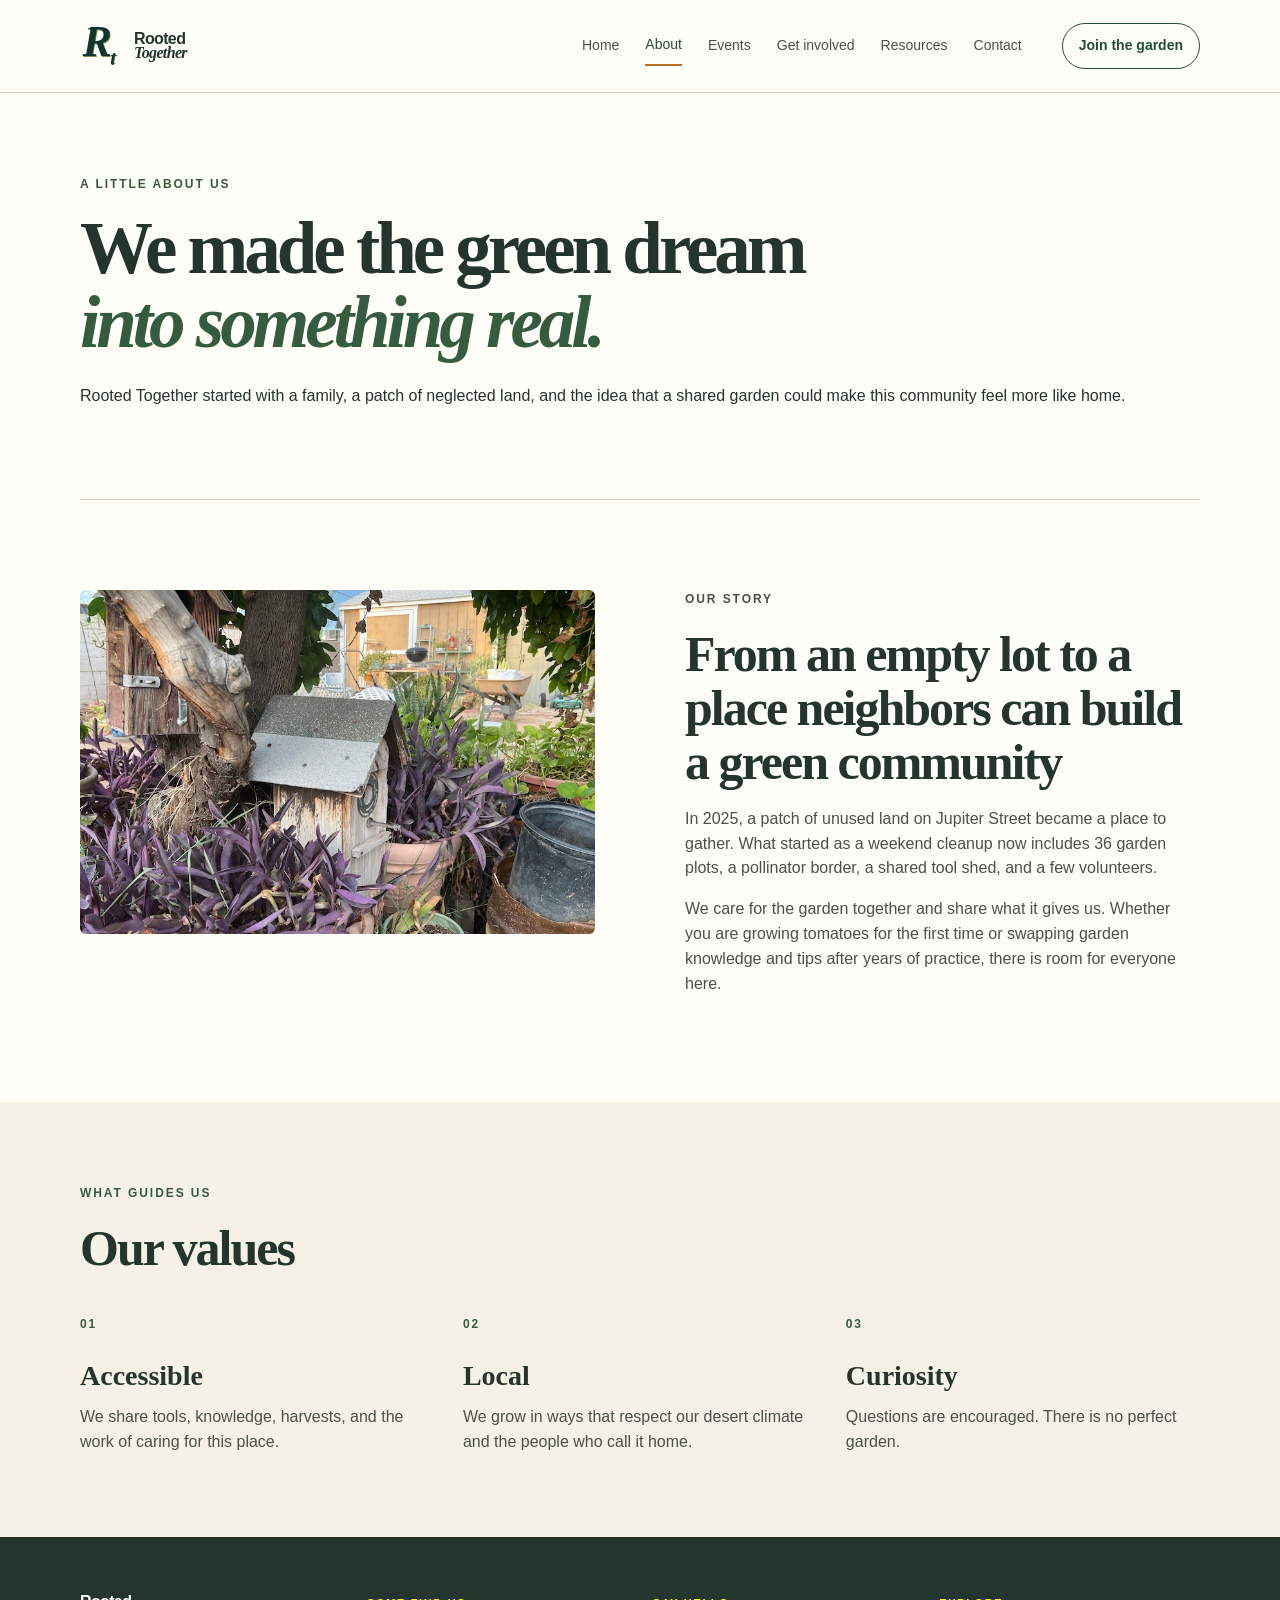
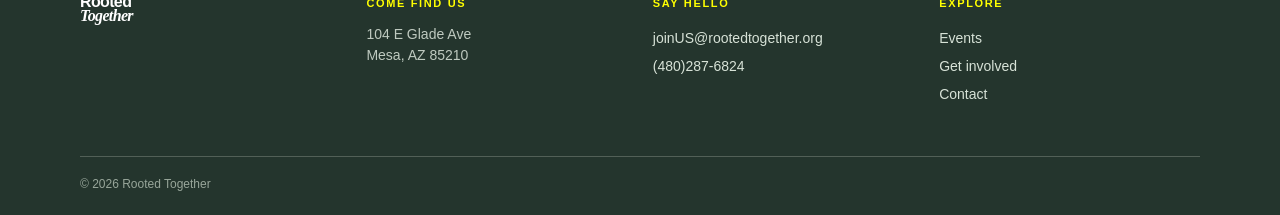
==== about.html @ f7cc03da "Add files via upload" ====
<!Doctype html>
<html lang="en">
  <head>
    <meta charset="utf-8">
    <meta name="viewport" content="width=device-width, initial-scale=1">
    <!--
    Asset Inventory

    Owner / Provenance
    - All photographs used on this site are original images taken by Nicole Angelo Morente (nicole@example.com) - © Nicole Angelo Morente 2026. No third-party images, stock photographs, audio, video, or embedded content are used.

    Images
    - Images/logo.svg — logo photo by Nicole Angelo Morente — used in header and footer — All rights reserved.
    - Images/Hero.jpg / Images/Hero-1200.jpg / Images/Hero-800.jpg / Images/Hero-400.jpg — hero photo by Nicole Angelo Morente — used on homepage hero — All rights reserved. Derivatives created: Hero-1200.jpg, Hero-800.jpg, Hero-400.jpg.
    - Images/cactusPots.jpg — photo by Nicole Angelo Morente — used in photo-band — All rights reserved. Derivatives created: cactusPots-1200.jpg, cactusPots-800.jpg, cactusPots-400.jpg.
    - Images/birdHouse.jpg — photo by Nicole Angelo Morente — used on About page — All rights reserved. Derivatives created: birdHouse-1200.jpg, birdHouse-800.jpg, birdHouse-400.jpg.

    Fonts
    - Site uses a system font stack only, no webfonts. See `css/styles.css` for the declared font stack. No additional licensing required.

    SVG / Media / Embeds
    - Images/Logo.svg — external SVG logo used in the header (served as a standalone SVG image file).
    - Accessibility: the logo is presented with `alt="rooted together logo"` and the source SVG includes a `<title>` and `<desc>` to assist screen readers. I created it from Illustrator to be minimal and fast-loading.

    Notes
    - Image derivatives for responsive delivery: 1200px, 800px, 400px widths.
    - All images are owned by Nicole Angelo Morente and may not be reused without permission.

    Art direction
    - Single-composition images are used across the site; the same frame and composition works across responsive breakpoints. If a different crop is needed for narrow viewports, provide an art-directed crop and we will swap the markup to a `<picture>` element referencing the alternate crop for that viewport.
    -->
    <title>About | Rooted Together</title>
    <link rel="stylesheet" href="css/styles.css">
    <meta name="description" content="Learn about Rooted Together—our mission, values, and how the community garden started.">
    <link rel="canonical" href="https://rootedtogether.org/about.html">
    <!-- Open Graph / Facebook -->
    <meta property="og:site_name" content="Rooted Together">
    <meta property="og:title" content="About | Rooted Together">
    <meta property="og:description" content="Learn about Rooted Together—our mission, values, and how the community garden started.">
    <meta property="og:url" content="https://rootedtogether.org/about.html">
    <meta property="og:type" content="article">
    <meta property="og:image" content="https://rootedtogether.org/Images/birdHouse-800.jpg">
    <meta property="og:image:width" content="800">
    <meta property="og:image:height" content="533">
    <script type="application/ld+json">
    [{
      "@context": "https://schema.org",
      "@type": "WebSite",
      "url": "https://rootedtogether.org/",
      "name": "Rooted Together"
    }, {
      "@context": "https://schema.org",
      "@type": "Organization",
      "name": "Rooted Together",
      "url": "https://rootedtogether.org/",
      "logo": "https://rootedtogether.org/Images/Logo.svg",
      "contactPoint": [{
        "@type": "ContactPoint",
        "telephone": "+1-480-287-6824",
        "contactType": "customer service",
        "email": "joinUS@rootedtogether.org"
      }]
    }]
    </script>
  </head>
  <body>
    <header class="site-header">
      <div class="shell header-inner">
        <a class="brand" href="index.html" aria-label="Rooted Together home">
          <img class="brand-logo" src="Images/Logo.svg" alt="rooted together logo" width="44" height="44" loading="eager" decoding="async">
          <span>Rooted<br><em>Together</em></span>
        </a>
        <details class="mobile-menu">
          <summary aria-label="Open navigation">
            Menu
          </summary>
          <nav aria-label="Mobile navigation">
            <a href="index.html">Home</a
            ><a class="active" href="about.html">About</a
            ><a href="events.html">Events</a
            ><a href="get-involved.html">Get involved</a
            ><a href="resources.html">Resources</a
            ><a href="contact.html">Contact</a>
          </nav>
        </details>
        <nav class="desktop-nav" aria-label="Primary navigation">
          <a href="index.html">Home</a>
          <a class="active" href="about.html" aria-current="page">About</a>
          <a href="events.html">Events</a>
          <a href="get-involved.html">Get involved</a>
          <a href="resources.html">Resources</a>
          <a href="contact.html">Contact</a>
        </nav>
        <a class="header-cta" href="get-involved.html"
          >Join the garden</a
        >
      </div>
    </header>
    <main id="main-content">
      <section class="page-hero shell">
        <p class="eyebrow">A little about us</p>
        <h1>We made the green dream<br><em>into something real.</em></h1>
        <p class="opening">
          Rooted Together started with a family, a patch of neglected land,
          and the idea that a shared garden could make this community feel more like
          home.
        </p>
      </section>
      <section class="split-section shell">
        <div class="image-frame">
          <img
            src="Images/birdHouse-800.jpg"
            srcset="Images/birdHouse-400.jpg 400w, Images/birdHouse-800.jpg 800w"
            sizes="(min-width: 60rem) 50vw, 100vw"
            width="800"
            height="533"
            alt="A wooden birdhouse surrounded by leafy garden plants"
            class="about-hero"
            loading="lazy"
            decoding="async"
          >
        </div>
        <div class="prose">
          <p class="eyebrow">Our story</p>
          <h2>From an empty lot to a place neighbors can build a green community</h2>
          <p>
            In 2025, a patch of unused land on Jupiter Street became a place to
            gather. What started as a weekend cleanup now includes 36 garden
            plots, a pollinator border, a shared tool shed, and a few volunteers.
          </p>
          <p>
            We care for the garden together and share what it gives us. Whether
            you are growing tomatoes for the first time or swapping garden knowledge and
            tips after years of practice, there is room for everyone here.
          </p>
        </div>
      </section>
      <div class="values-section">
        <div class="shell">
          <p class="eyebrow">What guides us</p>
          <h2>Our values</h2>
          <div class="values-grid">
            <article>
              <span class="value-number">01</span>
              <h3>Accessible</h3>
              <p>
                We share tools, knowledge, harvests, and the work of caring for
                this place.
              </p>
            </article>
            <article>
              <span class="value-number">02</span>
              <h3>Local</h3>
              <p>
                We grow in ways that respect our desert climate and the people
                who call it home.
              </p>
            </article>
            <article>
              <span class="value-number">03</span>
              <h3>Curiosity</h3>
              <p>
                Questions are encouraged. There is no perfect garden.
              </p>
            </article>
          </div>
        </div>
      </div>
    </main>
    <footer class="site-footer">
      <div class="shell footer-grid">
        <a class="brand footer-brand" href="index.html"
          ><span
            >Rooted<br><em>Together</em></span></a
        >
        <div>
          <p class="footer-title">Come find us</p>
          <p>104 E Glade Ave<br>Mesa, AZ 85210</p>
        </div>
        <div>
          <p class="footer-title">Say hello</p>
          <a href="mailto:joinUS@rootedtogether.org">joinUS@rootedtogether.org</a
          ><br><a href="tel:+14802876824">(480)287-6824</a>
        </div>
        <div>
          <p class="footer-title">Explore</p>
          <a href="events.html">Events</a><br><a href="get-involved.html"
            >Get involved</a
          ><br><a href="contact.html">Contact</a>
        </div>
      </div>
      <div class="shell footer-bottom">
        <span>© 2026 Rooted Together</span>
      </div>
    </footer>
  </body>
</html>
---- css/styles.css ----
@layer reset, base, components, utilities;

@layer reset {
  * {
    box-sizing: border-box;
  }

  html {
    scroll-behavior: smooth;
    overflow-x: hidden;
  }
}

@layer base {
  :root {
    --ink: #24352d;
    --forest: #234d3b;
    --leaf: #355c3e;
    --sun: #b86f2a;
    --cream: #f6f1e7;
    --paper: #fffdf8;
    --line: #cfcfbd;
    --muted: #49524a;
    --detail-on-dark: #f3cd87;
    --detail-on-light: #24352d;
    --maroon: #7a1f1f;
    --sun-light: #ffd700;
    --visit-us-red: #ff2400;
    --serif: "Georgia", "Times New Roman", serif;
    --sans: Roboto, "Helvetica Neue", Arial, system-ui, sans-serif;
    --measure: 65ch;
    --type-scale-1: 2.375rem;
    --type-scale-2: 1.5rem;
    --type-base: 1rem;
    --lh-body: 1.55;
    --shell-max: 70rem;
    --space-1: clamp(1rem, 0.9rem + 0.4vw, 1.25rem);
    --space-2: clamp(1.5rem, 1.15rem + 0.8vw, 2.25rem);
  }

  body {
    margin: 0;
    background: var(--paper);
    color: var(--ink);
    font-family: var(--sans);
    font-size: var(--type-base);
    line-height: var(--lh-body);
    -webkit-font-smoothing: antialiased;
    text-rendering: optimizeLegibility;
  }

  img {
    display: block;
    max-width: 100%;
    height: auto;
  }

  img[width][height] {
    aspect-ratio: auto;
    height: auto;
    display: block;
  }

  .image-frame {
    aspect-ratio: 3 / 2;
    min-height: clamp(9rem, 18vh, 20rem);
    overflow: hidden;
  }

  a {
    color: inherit;
    text-decoration: none;
  }

  a:focus-visible,
  button:focus-visible,
  input:focus-visible,
  select:focus-visible,
  textarea:focus-visible,
  summary:focus-visible {
    outline: 3px solid var(--sun);
    outline-offset: 4px;
  }


  .shell {
    width: min(var(--shell-max), calc(100% - 2rem));
    margin-inline: auto;
  }

  .section,
  .intro-band,
  .photo-band,
  .values-section,
  .ways-section,
  .resource-section,
  .tip-banner,
  .page-hero {
    padding-block: clamp(3.5rem, 2rem + 2vw, 5.5rem);
  }
}

@layer components {
  .site-header {
    border-bottom: 1px solid var(--line);
    background: rgba(255, 253, 248, 0.94);
    position: relative;
    z-index: 2;
  }

  .header-inner {
    height: 92px;
    display: flex;
    align-items: center;
    gap: 40px;
  }

  .brand {
    display: flex;
    align-items: center;
    gap: 10px;
    font-weight: 700;
    line-height: 0.9;
    letter-spacing: -0.04em;
  }

  .brand-logo {
    width: 44px;
    height: 44px;
    border-radius: 50%;
    object-fit: cover;
  }

  .brand em {
    font-family: var(--serif);
    font-style: italic;
    font-weight: 600;
  }

  .desktop-nav {
    display: flex;
    align-items: center;
    gap: 26px;
    margin-left: auto;
    font-size: 14px;
    font-weight: 500;
  }

  .desktop-nav a,
  .mobile-menu a {
    padding: 8px 0;
    color: var(--muted);
  }

  .desktop-nav a:hover,
  .desktop-nav a.active,
  .mobile-menu a:hover,
  .mobile-menu a.active {
    color: var(--forest);
    border-bottom: 2px solid var(--sun);
  }

  .header-cta {
    font-size: 14px;
    font-weight: 700;
    color: var(--forest);
    border: 1px solid var(--forest);
    padding: 11px 16px;
    border-radius: 30px;
  }

  .header-cta span,
  .button span,
  .text-link span {
    margin-left: 7px;
  }

  .header-cta:hover {
    background: var(--forest);
    color: #fff;
  }

  .mobile-menu {
    display: none;
    margin-left: auto;
  }

  .mobile-menu summary {
    list-style: none;
    cursor: pointer;
    font-weight: 700;
    color: var(--forest);
  }

  .mobile-menu nav {
    position: absolute;
    right: 24px;
    top: 76px;
    background: var(--paper);
    border: 1px solid var(--line);
    padding: 12px 22px;
    display: grid;
    box-shadow: 0 12px 30px #24352d1a;
  }

  .hero {
    display: grid;
    grid-template-columns: 1fr 1fr;
    gap: 80px;
    align-items: center;
    padding-block: 82px 96px;
  }

  .eyebrow {
    color: var(--leaf);
    font-size: 12px;
    text-transform: uppercase;
    letter-spacing: 0.16em;
    font-weight: 700;
    margin: 0 0 18px;
  }

  .hero h1,
  .page-hero h1 {
    font-family: var(--serif);
    font-size: clamp(44px, 5.7vw, 76px);
    line-height: 1.02;
    letter-spacing: -0.055em;
    margin: 0 0 24px;
  }

  .hero h1 em,
  .page-hero h1 em {
    color: var(--leaf);
    font-style: italic;
  }

  .lede {
    font-size: 19px;
    color: var(--muted);
    max-width: 520px;
    margin: 0;
  }

  .button-row {
    display: flex;
    align-items: center;
    gap: 26px;
    margin-top: 32px;
  }

  .button {
    display: inline-flex;
    align-items: center;
    border: 0;
    cursor: pointer;
    font: 700 14px var(--sans);
    padding: 14px 20px;
  }

  .button-primary {
    background: var(--forest);
    color: #fff;
    border-radius: 2px;
  }

  .button-primary:hover {
    background: var(--leaf);
  }

  .button-light {
    background: var(--cream);
    color: var(--forest);
    border: 1px solid var(--line);
    border-radius: 6px;
    transition: background 0.15s ease, color 0.15s ease, transform 0.08s ease, box-shadow 0.15s ease;
  }

  .button-light:hover,
  .button-light:focus-visible {
    background: var(--forest);
    color: #fff;
    transform: translateY(-2px);
    box-shadow: 0 8px 20px rgba(35,77,59,0.12);
  }

  .text-link {
    display: inline-block;
    color: var(--forest);
    font-weight: 700;
    font-size: 14px;
    border-bottom: 1px solid var(--sun);
    padding-bottom: 3px;
  }

  .text-link:hover {
    color: var(--leaf);
  }

  .hero-note {
    border-top: 1px solid var(--line);
    display: flex;
    gap: 12px;
    margin-top: 52px;
    padding-top: 18px;
    color: var(--muted);
    font-size: 13px;
  }

  .hero-note strong {
    color: var(--ink);
  }

  .image-frame {
    overflow: hidden;
  }

  .image-frame img {
    width: 100%;
    height: 100%;
    object-fit: cover;
  }

  .image-frame {
    aspect-ratio: 3 / 2;
    min-height: 220px;
    overflow: hidden;
  }

  .image-frame img {
    width: 100%;
    height: 100%;
    object-fit: cover;
    display: block;
  }

  .hero .image-frame {
    aspect-ratio: 3 / 2;
    min-height: clamp(12rem, 28vh, 28rem);
  }

  .hero-image {
    width: 100%;
    height: 100%;
    border-radius: 18% 18% 4px 4px;
    display: block;
  }

  .about-hero {
    width: 100%;
    height: 100%;
    object-fit: cover;
    display: block;
    border-radius: 6px;
  }

  .photo-grid img,
  .photo-band img,
  .prose img,
  .event-card img {
    width: 100%;
    height: auto;
    object-fit: cover;
    display: block;
    max-width: 100%;
  }

  @media (max-width: 60rem) {
    .hero {
      grid-template-columns: 1fr;
      gap: 40px;
    }

    .hero .image-frame {
      min-height: clamp(10rem, 30vh, 22rem);
    }
  }

  .intro-band {
    background: var(--cream);
    padding: 80px 0;
  }

  .intro-grid {
    display: grid;
    grid-template-columns: 1fr 2fr;
    gap: 80px;
  }

  .intro-grid h2,
  .section h2,
  .photo-band h2,
  .split-section h2,
  .values-section h2,
  .quote-section blockquote,
  .contact-details h2 {
    font-family: var(--serif);
    font-size: clamp(32px, 4vw, 50px);
    line-height: 1.08;
    letter-spacing: -0.04em;
    margin: 0 0 18px;
  }

  .intro-grid p:not(.eyebrow),
  .prose p {
    color: var(--muted);
    max-width: 620px;
  }

  .intro-grid .text-link {
    margin-top: 12px;
  }

  .section {
    padding-block: 90px;
  }

  .section-heading {
    display: flex;
    justify-content: space-between;
    align-items: end;
    margin-bottom: 32px;
  }

  .section-heading h2 {
    margin: 0;
  }

  .event-grid {
    display: grid;
    grid-template-columns: repeat(auto-fit, minmax(min(100%, 18rem), 1fr));
    gap: clamp(1rem, 0.6rem + 0.8vw, 1.5rem);
  }
}

.event-grid > .event-card-container {
  display: flex;
  align-items: stretch;
}

.event-card {
  width: 100%;
  border-top: 3px solid var(--forest);
  padding: 25px 22px 26px;
  background: var(--cream);
  display: flex;
  flex-direction: column;
  gap: 16px;
  min-height: 0;
  flex: 1 1 0%;
  height: 100%;
}

@media (min-width: 24rem) {
  .event-card {
    flex-direction: row;
    align-items: flex-start;
  }

  .event-card > div:last-child {
    flex: 1 1 0%;
    min-width: 0;
    display: flex;
    flex-direction: column;
    justify-content: space-between;
  }
}

.featured-event {
  background: var(--forest);
  color: #fff;
}

.featured-event .card-label,
.featured-event p {
  color: #dce7d7;
}

.event-date {
  color: var(--leaf);
  line-height: 1;
}

.event-date strong {
  font-family: var(--serif);
  font-size: 36px;
  display: block;
}

.featured-event .event-date strong {
  color: #fff;
}

.event-date span {
  font-size: 11px;
  font-weight: 700;
  letter-spacing: 0.12em;
}

.event-card .event-date span,
.event-card .large-date span {
  color: #fff;
}

.month-forest {
  color: var(--forest) !important;
}

.card-label {
  font-size: 11px;
  text-transform: uppercase;
  letter-spacing: 0.1em;
  color: var(--leaf);
  font-weight: 700;
  margin: 0 0 12px;
}

.event-card h3 {
  font-family: var(--serif);
  font-size: 24px;
  line-height: 1.1;
  margin: 0 0 10px;
}

.event-card p:not(.card-label) {
  color: var(--muted);
  font-size: 14px;
  margin: 0 0 18px;
}

.featured-event p:not(.card-label) {
  color: #f4f7ef;
}

.event-card a {
  font-size: 13px;
  font-weight: 700;
  color: var(--detail-on-light);
}

.featured-event a {
  color: var(--detail-on-dark);
}

.event-card .detail.maroon-detail {
  color: var(--maroon);
}

.footer-title {
  color: var(--sun-light);
}

.photo-band .eyebrow {
  color: yellow;
}

.photo-band {
  background: var(--forest);
  color: #fff;
  padding: 80px 0;
}

.photo-grid {
  display: grid;
  grid-template-columns: 1fr 1fr;
  gap: 80px;
  align-items: center;
}

.photo-grid img {
  height: 370px;
  width: 100%;
  object-fit: cover;
  border-radius: 4px;
}

  .photo-band h2 {
    max-width: 500px;
  }

.page-hero {
  padding-block: 82px 74px;
  border-bottom: 1px solid var(--line);
}

  .page-hero .lede {
    max-width: 650px;
  }

.split-section {
  display: grid;
  grid-template-columns: 1fr 1fr;
  gap: 90px;
  padding-block: 90px;
}

.split-section .image-frame {
  aspect-ratio: 3 / 2;
  min-height: clamp(14rem, 36vh, 34rem);
  overflow: hidden;
}

  .prose {
    align-self: center;
  }

.values-section,
.ways-section {
  background: var(--cream);
  padding-block: 82px;
}

.values-grid {
  display: grid;
  grid-template-columns: repeat(auto-fit, minmax(min(100%, 16rem), 1fr));
  gap: clamp(1.5rem, 1rem + 1vw, 2.8rem);
  margin-top: 36px;
}

.value-number {
  font-size: 12px;
  color: var(--leaf);
  font-weight: 700;
  letter-spacing: 0.15em;
}

.values-grid h3,
.way-card h2 {
  font-family: var(--serif);
  font-size: 28px;
  margin: 18px 0 8px;
}

.values-grid p,
.way-card p {
  color: var(--muted);
  margin: 0;
}

  .events-list {
    padding-block: 20px 90px;
  }

.event-row {
  display: grid;
  grid-template-columns: 1fr;
  gap: 18px;
  padding: 42px 0;
  border-bottom: 1px solid var(--line);
  align-items: start;
}

  .large-date {
    display: flex;
    gap: 10px;
    align-items: center;
  }

  .large-date strong {
    font-size: 58px;
  }

  .large-date span {
    font-size: 12px;
    line-height: 1.4;
    letter-spacing: 0.12em;
  }

  .event-row h2 {
    font-family: var(--serif);
    font-size: 34px;
    margin: 0 0 10px;
  }

  .event-row-copy > p:not(.card-label):not(.location) {
    color: var(--muted);
    max-width: 650px;
  }

  .location {
    font-size: 13px;
    font-weight: 700;
    margin-top: 18px;
  }

.round-arrow {
  align-self: center;
  justify-self: start;
  display: inline-flex;
  align-items: center;
  justify-content: center;
  gap: 8px;
  padding: 12px 18px;
  border: 1px solid var(--forest);
  border-radius: 999px;
  color: var(--forest);
  background: rgba(255, 255, 255, 0.45);
  font-size: 13px;
  font-weight: 700;
  line-height: 1;
  box-shadow: 0 10px 24px rgba(35, 77, 59, 0.08);
  transition: transform 0.18s ease, background-color 0.18s ease, box-shadow 0.18s ease, color 0.18s ease;
}

  .round-arrow::after {
    content: "→";
    font-size: 1.1em;
    line-height: 1;
  }

  .round-arrow:hover {
    background: var(--forest);
    color: #fff;
    transform: translateY(-1px);
    box-shadow: 0 14px 28px rgba(35, 77, 59, 0.12);
  }

.ways-grid {
  display: grid;
  grid-template-columns: repeat(auto-fit, minmax(min(100%, 16rem), 1fr));
  gap: clamp(1rem, 0.6rem + 0.8vw, 1.5rem);
}

  .way-card {
    background: var(--paper);
    padding: 32px;
    min-height: 300px;
  }

  .way-icon {
    font-size: 28px;
    color: var(--sun);
  }

  .way-card .text-link {
    margin-top: 28px;
  }

  .quote-section {
    padding-block: 90px;
    text-align: center;
    max-width: 900px;
  }

  .quote-section blockquote {
    margin: 30px auto 16px;
  }

  .quote-credit {
    color: var(--muted);
  }

  .resource-section {
    padding-block: 20px 90px;
  }

.resource-grid {
  display: grid;
  grid-template-columns: repeat(auto-fit, minmax(min(100%, 16rem), 1fr));
  gap: clamp(1rem, 0.6rem + 0.8vw, 1.5rem);
}

  .resource-card {
    border: 1px solid var(--line);
    padding: 32px;
    min-height: 310px;
  }

  .accent-resource {
    background: #eaf1e4;
    color: var(--forest);
    border-color: #a5b99e;
  }

  .accent-resource .card-label,
  .accent-resource p {
    color: #dce7d7;
  }

  .resource-card h2 {
    font-family: var(--serif);
    font-size: 28px;
    line-height: 1.1;
    margin: 22px 0 12px;
  }

  .resource-card > p:not(.card-label) {
    color: var(--muted);
    min-height: 88px;
  }

.accent-resource .text-link {
  color: #f3cd87;
}

  .tip-banner {
    background: var(--detail-on-dark);
    padding: 60px 0;
  }

  .tip-banner h2 {
    font-family: var(--serif);
    font-size: clamp(30px, 4vw, 48px);
    max-width: 760px;
    line-height: 1.1;
    margin: 0 0 12px;
  }

  .contact-section {
    display: grid;
    grid-template-columns: 1fr 1fr;
    gap: 100px;
    padding-block: 40px 100px;
  }

.contact-details {
  padding-top: 15px;
}

.contact-details h2 {
  font-size: 32px;
}

.contact-details > p:not(.eyebrow) {
  color: var(--muted);
  margin: 22px 0;
}

.contact-details strong {
  color: var(--ink);
}

.contact-form {
  border-left: 1px solid var(--line);
  padding-left: 65px;
}

.form-row {
  margin-bottom: 22px;
}

  .form-row label {
    display: block;
    font-weight: 700;
    font-size: 14px;
    margin-bottom: 8px;
  }

  .form-row label span {
    color: #a25338;
  }

.form-row input,
.form-row select,
.form-row textarea {
  font: inherit;
  width: 100%;
  border: 1px solid var(--line);
  background: var(--paper);
  padding: 13px;
  border-radius: 0;
  color: var(--ink);
}

  .form-row textarea {
    resize: vertical;
  }

  .form-row input:focus,
  .form-row select:focus,
  .form-row textarea:focus {
    border-color: var(--forest);
    outline: 2px solid var(--sun);
    outline-offset: 2px;
  }

  .required-note {
    font-size: 12px;
    color: var(--muted);
    margin: 0 0 18px;
  }

  .site-footer {
    background: var(--ink);
    color: #eef3e9;
    padding: 58px 0 22px;
  }

.footer-grid {
  display: grid;
  grid-template-columns: repeat(auto-fit, minmax(min(100%, 12rem), 1fr));
  gap: clamp(1.25rem, 0.8rem + 1vw, 2rem);
}

.footer-brand {
  color: #fff;
  align-self: start;
}

  .footer-title {
    color: yellow;
    font-size: 11px;
    text-transform: uppercase;
    letter-spacing: 0.15em;
    font-weight: 700;
    margin: 0 0 12px;
  }

  .footer-grid p:not(.footer-title) {
    color: #bfcac0;
    font-size: 14px;
    margin: 0;
  }

  .footer-grid a:not(.brand) {
    color: #d7e2d7;
    font-size: 14px;
    line-height: 2;
  }

  .footer-grid a:not(.brand):hover {
    color: var(--sun);
  }

  .footer-bottom {
    border-top: 1px solid #526057;
    margin-top: 48px;
    padding-top: 18px;
    display: flex;
    justify-content: space-between;
    color: #98a69a;
    font-size: 12px;
  }

@layer utilities {
  @media (max-width: 64rem) {
    .header-inner {
      gap: 20px;
    }

    .hero,
    .photo-grid,
    .split-section,
    .contact-section {
      gap: clamp(2rem, 1rem + 2vw, 3rem);
    }


    .split-section {
      display: block;
    }
    .split-section .image-frame {
      width: 100%;
      height: auto;
      min-height: clamp(12rem, 30vh, 36vh);
      margin-bottom: clamp(1rem, 2vw, 1.5rem);
      overflow: hidden;
      order: -1;
    }
    .split-section .image-frame img {
      width: 100%;
      height: 100%;
      object-fit: cover;
      object-position: center center;
      display: block;
    }
    .split-section .prose {
      width: 100%;
      margin-top: 0;
      padding-inline: 0.75rem;
    }

    .event-row {
      grid-template-columns: 110px 1fr 44px;
      gap: 24px;
    }
  }

  @media (max-width: 52rem) {
    .desktop-nav,
    .header-cta {
      display: none;
    }
    .mobile-menu {
      display: block;
    }
    .hero {
      grid-template-columns: 1fr;
      gap: clamp(2rem, 1.4rem + 1vw, 3rem);
      padding-block: 60px 70px;
    }
    .hero-image {
      height: 400px;
      order: -1;
    }
    .intro-grid,
    .split-section,
    .photo-grid,
    .contact-section {
      grid-template-columns: 1fr;
      gap: clamp(1.5rem, 1rem + 1vw, 2.5rem);
    }
    .contact-section {
      display: block;
    }
    .contact-form {
      width: 100%;
      box-sizing: border-box;
      border-left: 0;
      border-top: 1px solid var(--line);
      padding: 40px 0 0;
    }
    .split-section {
      display: block;
    }
    .split-section .image-frame {
      width: 100%;
      height: auto;
      min-height: clamp(12rem, 30vh, 36vh);
      margin-bottom: 0;
      overflow: hidden;
      order: -1;
    }

    
    .split-section .image-frame img {
      width: 100%;
      height: 100%;
      object-fit: cover;
      object-position: center center;
      display: block;
    }

    .split-section .prose {
      width: 100%;
      margin-top: 0;
      order: 0;
      padding-inline: 0.75rem;
    }
    .split-section .prose h2 {
      font-size: clamp(1.6rem, 3.2vw, 2.1rem);
      line-height: 1.08;
    }

    .event-grid,
    .values-grid,
    .ways-grid,
    .resource-grid {
      grid-template-columns: repeat(2, minmax(0, 1fr));
    }

    .photo-grid img {
      height: 300px;
    }

    .contact-form {
      border-left: 0;
      border-top: 1px solid var(--line);
      padding: 40px 0 0;
    }

    .footer-grid {
      grid-template-columns: repeat(2, minmax(0, 1fr));
    }
  }

  @media (max-width: 36rem) {
    .header-inner {
      height: 76px;
    }

    .mobile-menu nav {
      right: 16px;
      top: 65px;
    }

    .hero h1,
    .page-hero h1 {
      font-size: clamp(2.6rem, 1.8rem + 2vw, 3rem);
    }

    .hero-image {
      height: 330px;
    }

    .button-row {
      align-items: flex-start;
      flex-direction: column;
      gap: 18px;
    }

    .intro-band,
    .section,
    .photo-band,
    .split-section,
    .values-section,
    .quote-section,
    .tip-banner {
      padding-block: 60px;
    }

    .intro-grid {
      gap: 20px;
    }

    .section-heading {
      align-items: flex-start;
      flex-direction: column;
      gap: 16px;
    }

    .event-grid,
    .values-grid,
    .ways-grid,
    .resource-grid,
    .footer-grid {
      grid-template-columns: 1fr;
    }

    .event-card {
      min-height: auto;
    }

    .page-hero {
      padding-block: 58px 50px;
    }

    .event-row {
      grid-template-columns: 72px 1fr;
      gap: 18px;
      padding-block: 30px;
    }

    .event-row .round-arrow {
      grid-column: 2;
    }

    .large-date {
      display: block;
    }

    .large-date strong {
      font-size: 44px;
    }

    .event-row h2 {
      font-size: 28px;
    }


  .contact-section {
    display: block !important;
    padding-inline: 1rem;
    overflow-x: hidden;
  }
  .contact-section > * {
    max-width: 100%;
    width: 100%;
    box-sizing: border-box;
  }
  .contact-form {
    border-left: 0 !important;
    padding-left: 0 !important;
    padding-inline: 0;
  }

  
  @media (max-width: 425px) {
    .split-section {
      display: block !important;
      padding-inline: 0.5rem;
    }
    .split-section .image-frame {
      width: 100%;
      min-height: clamp(14rem, 40vh, 56vh);
      margin-bottom: 1rem;
      overflow: hidden;
      order: -1;
    }
    .split-section .image-frame img {
      width: 100%;
      height: 100%;
      object-fit: cover;
      object-position: center center;
      display: block;
    }
    .split-section .prose {
      width: 100%;
      padding-inline: 0.9rem;
      box-sizing: border-box;
    }
    .split-section .prose h2 {
      font-size: clamp(1.4rem, 5.4vw, 1.9rem);
      line-height: 1.06;
    }

  
    .hero,
    .photo-band,
    .photo-grid {
      display: block !important;
      padding-inline: 0.5rem;
    }


    .hero .image-frame {
      min-height: clamp(12rem, 36vh, 48vh);
      margin-bottom: 1rem;
      overflow: hidden;
    }
    .hero .image-frame img {
      width: 100%;
      height: 100%;
      object-fit: cover;
      object-position: center center;
      display: block;
    }


    .photo-grid img,
    .photo-band img {
      width: 100% !important;
      height: auto;
      max-height: 56vh;
      object-fit: cover;
      display: block;
      margin-bottom: 1rem;
    }
    .hero h1,
    .page-hero h1 {
      font-size: clamp(1.8rem, 6.2vw, 2.6rem);
      line-height: 1.04;
    }
    .hero {
      padding-block: clamp(3rem, 2.5rem, 4rem);
    }
  }

  }

  @media (prefers-reduced-motion: reduce) {
    html {
      scroll-behavior: auto;
    }

    *, *::before, *::after {
      animation: none !important;
      transition: none !important;
      scroll-behavior: auto !important;
    }
  }
}
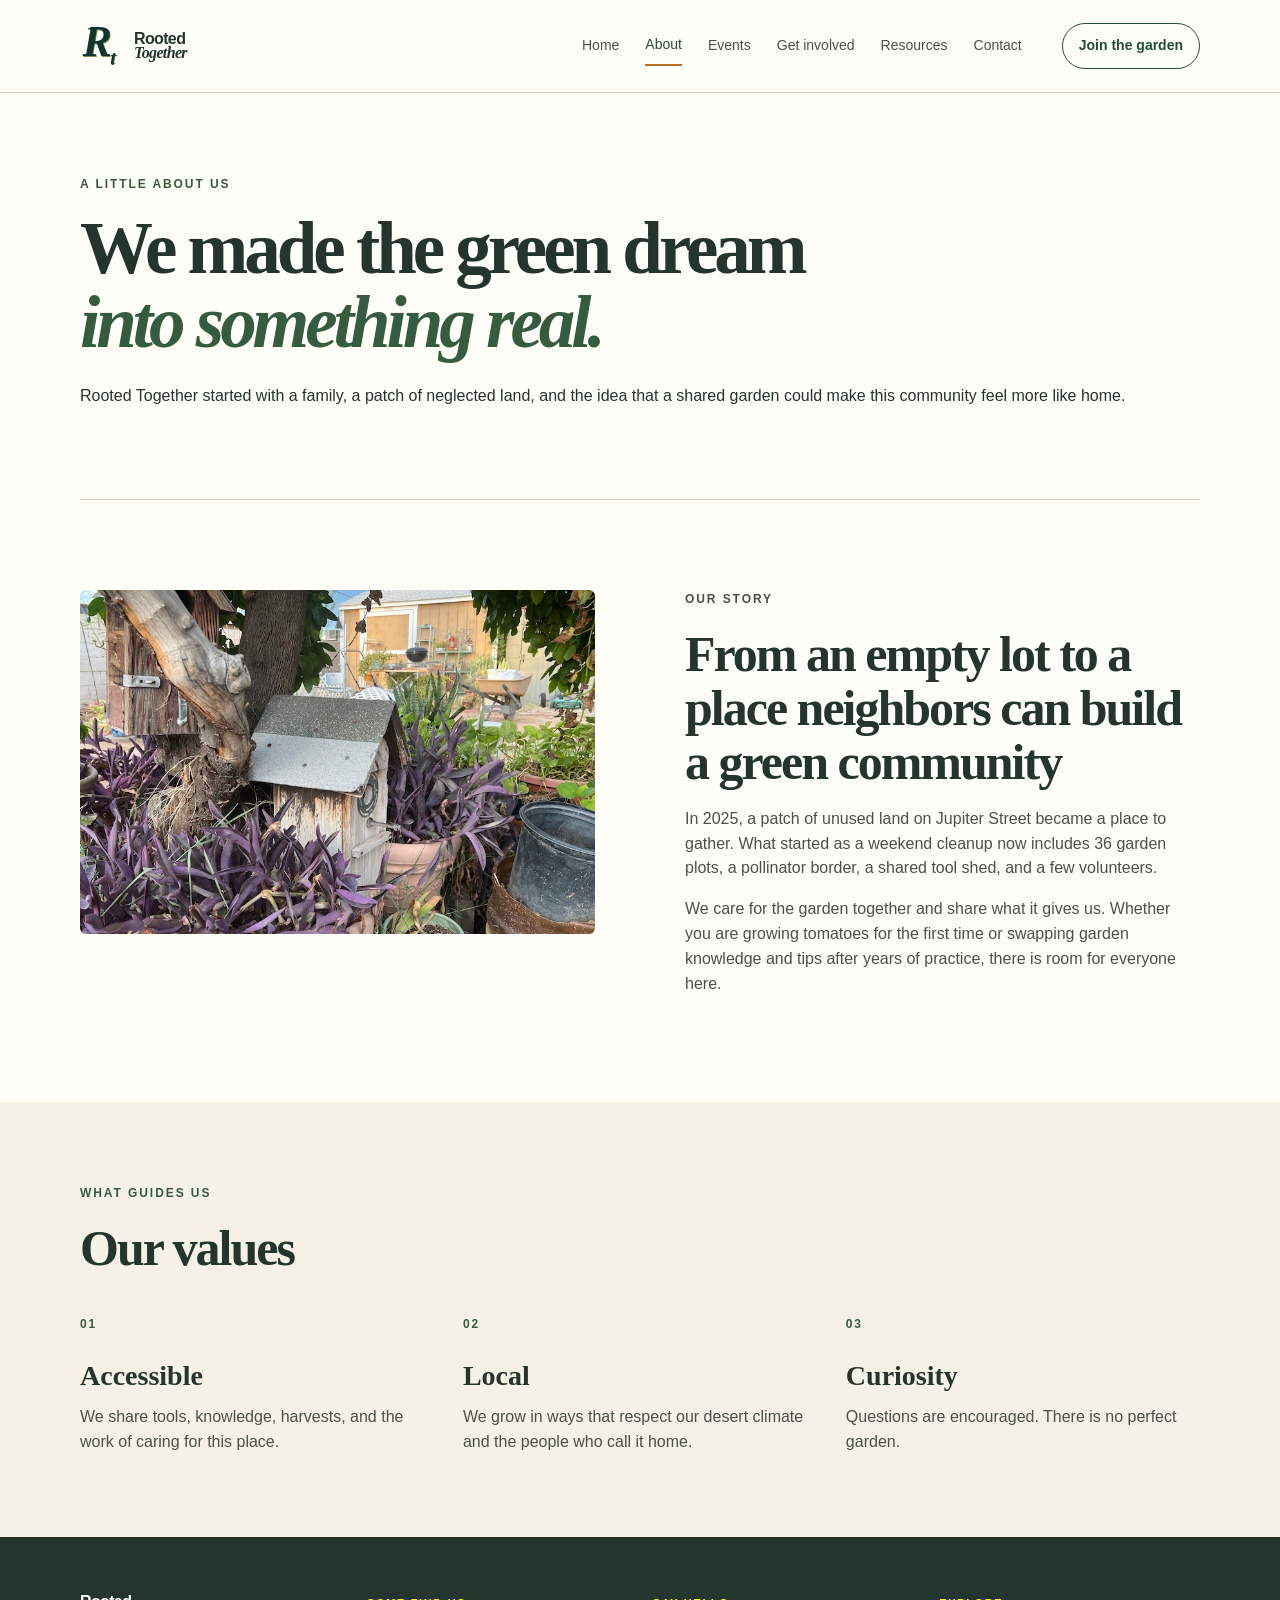
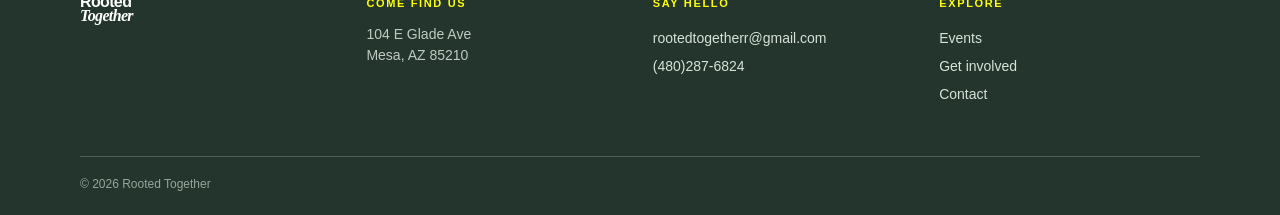
==== commit 13a6353c: "Add files via upload" ====
--- a/about.html
+++ b/about.html
@@ -58,7 +58,7 @@
         "@type": "ContactPoint",
         "telephone": "+1-480-287-6824",
         "contactType": "customer service",
-        "email": "joinUS@rootedtogether.org"
+        "email": "rootedtogetherr@gmail.com"
       }]
     }]
     </script>
@@ -179,7 +179,7 @@
         </div>
         <div>
           <p class="footer-title">Say hello</p>
-          <a href="mailto:joinUS@rootedtogether.org">joinUS@rootedtogether.org</a
+          <a href="mailto:rootedtogetherr@gmail.com">rootedtogetherr@gmail.com</a
           ><br><a href="tel:+14802876824">(480)287-6824</a>
         </div>
         <div>
